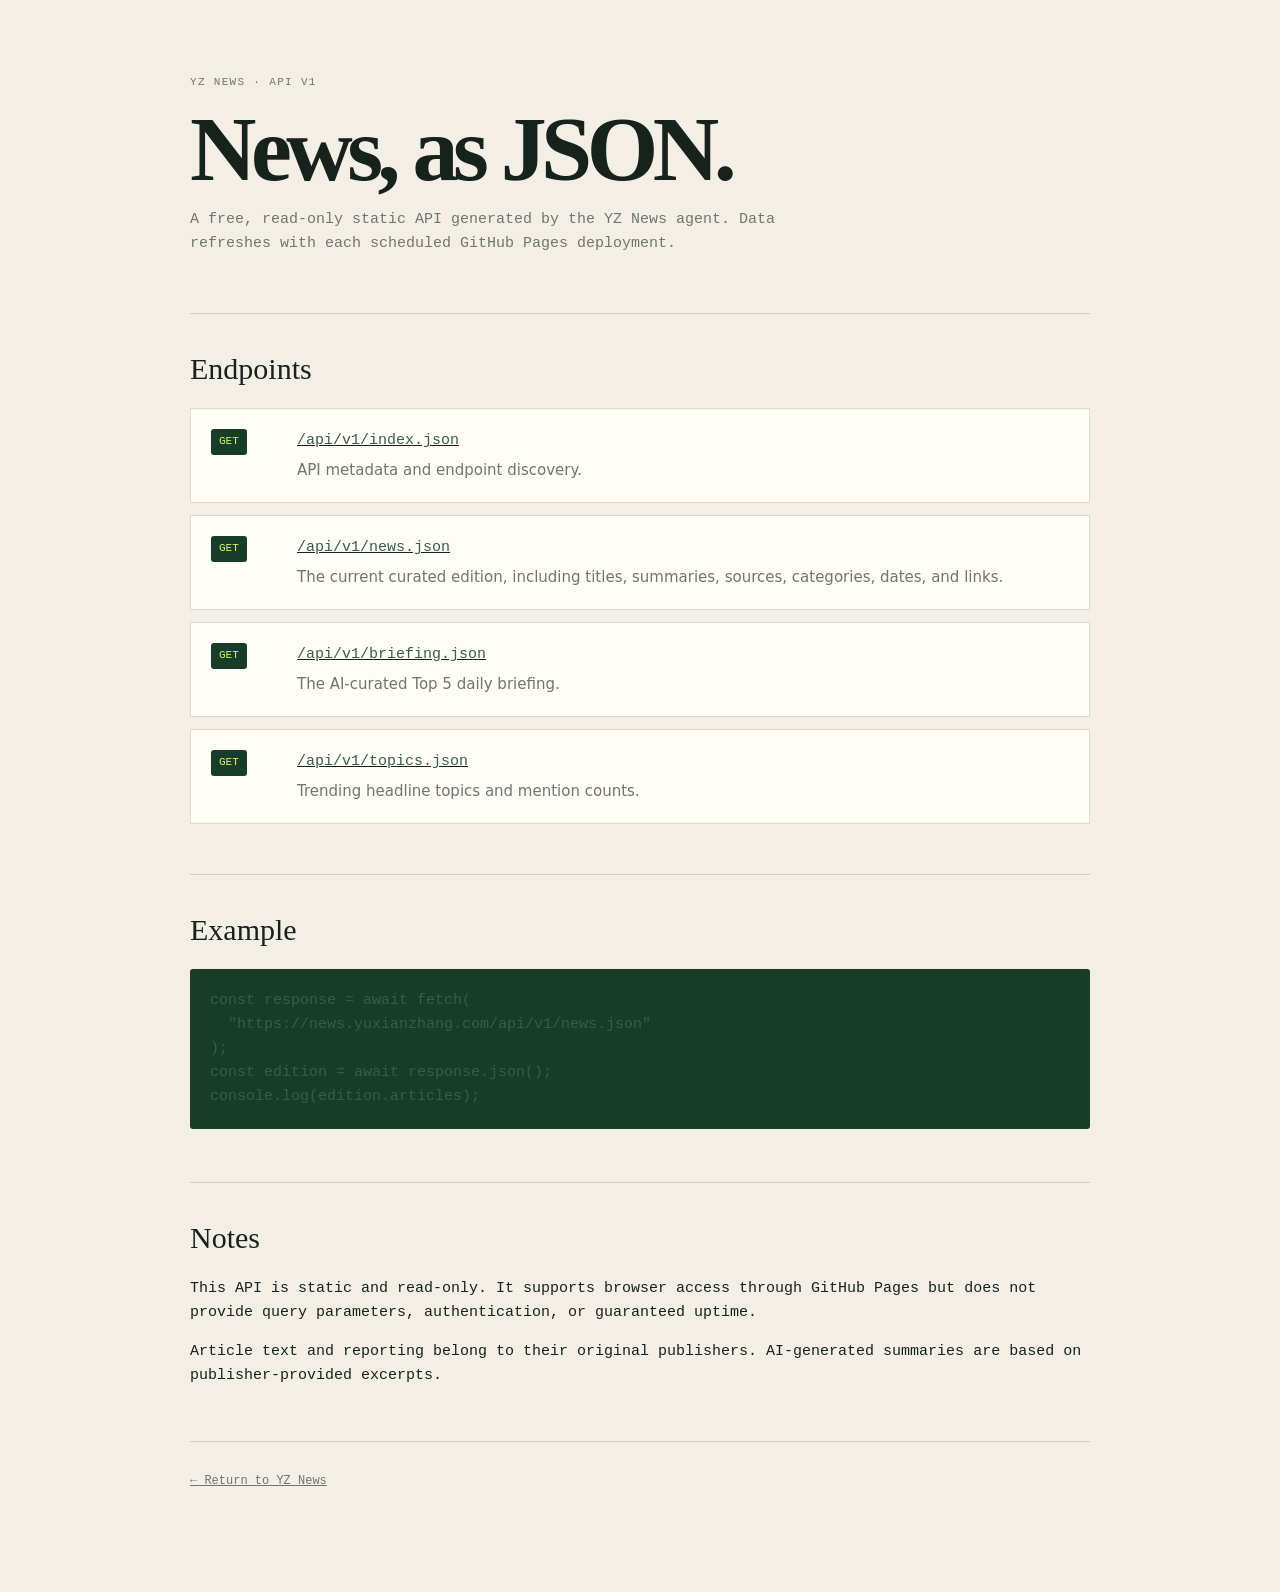
==== public/api/index.html @ cee40a66 "Add versioned static news API" ====
<!doctype html>
<html lang="en">
<head>
  <meta charset="utf-8">
  <meta name="viewport" content="width=device-width, initial-scale=1">
  <title>YZ News API</title>
  <style>
    :root { color-scheme: light; --paper:#f3efe6; --ink:#17221c; --green:#173d2a; --acid:#d8f26a; --muted:#6f766f; --line:rgba(23,34,28,.16); }
    * { box-sizing: border-box; }
    body { margin:0; color:var(--ink); background:var(--paper); font:15px/1.6 ui-monospace, SFMono-Regular, Menlo, monospace; }
    main { width:min(900px, calc(100% - 40px)); margin:auto; padding:70px 0 100px; }
    header { padding-bottom:42px; border-bottom:1px solid var(--line); }
    .label { color:var(--muted); font-size:11px; letter-spacing:.12em; text-transform:uppercase; }
    h1 { margin:12px 0; font:600 clamp(48px,9vw,92px)/.95 Georgia,serif; letter-spacing:-.06em; }
    header p { max-width:650px; color:var(--muted); }
    section { padding:38px 0; border-bottom:1px solid var(--line); }
    h2 { margin:0 0 22px; font:500 30px Georgia,serif; }
    .endpoint { display:grid; grid-template-columns:70px 1fr; gap:16px; align-items:start; padding:20px; margin:12px 0; border:1px solid var(--line); background:#fffdf8; }
    .method { width:max-content; padding:4px 8px; color:var(--acid); background:var(--green); border-radius:3px; font-size:11px; }
    code { color:#365e43; overflow-wrap:anywhere; }
    .endpoint p { margin:5px 0 0; color:var(--muted); font-family:system-ui,sans-serif; }
    a { color:inherit; }
    pre { overflow:auto; padding:20px; color:#eaf0e9; background:var(--green); border-radius:3px; }
    footer { padding-top:30px; color:var(--muted); font-size:12px; }
    @media (max-width:560px) { .endpoint { grid-template-columns:1fr; } }
  </style>
</head>
<body>
  <main>
    <header>
      <span class="label">YZ News · API v1</span>
      <h1>News, as JSON.</h1>
      <p>A free, read-only static API generated by the YZ News agent. Data refreshes with each scheduled GitHub Pages deployment.</p>
    </header>

    <section>
      <h2>Endpoints</h2>
      <div class="endpoint">
        <span class="method">GET</span>
        <div><a href="/api/v1/index.json"><code>/api/v1/index.json</code></a><p>API metadata and endpoint discovery.</p></div>
      </div>
      <div class="endpoint">
        <span class="method">GET</span>
        <div><a href="/api/v1/news.json"><code>/api/v1/news.json</code></a><p>The current curated edition, including titles, summaries, sources, categories, dates, and links.</p></div>
      </div>
      <div class="endpoint">
        <span class="method">GET</span>
        <div><a href="/api/v1/briefing.json"><code>/api/v1/briefing.json</code></a><p>The AI-curated Top 5 daily briefing.</p></div>
      </div>
      <div class="endpoint">
        <span class="method">GET</span>
        <div><a href="/api/v1/topics.json"><code>/api/v1/topics.json</code></a><p>Trending headline topics and mention counts.</p></div>
      </div>
    </section>

    <section>
      <h2>Example</h2>
      <pre><code>const response = await fetch(
  "https://news.yuxianzhang.com/api/v1/news.json"
);
const edition = await response.json();
console.log(edition.articles);</code></pre>
    </section>

    <section>
      <h2>Notes</h2>
      <p>This API is static and read-only. It supports browser access through GitHub Pages but does not provide query parameters, authentication, or guaranteed uptime.</p>
      <p>Article text and reporting belong to their original publishers. AI-generated summaries are based on publisher-provided excerpts.</p>
    </section>

    <footer><a href="/">← Return to YZ News</a></footer>
  </main>
</body>
</html>
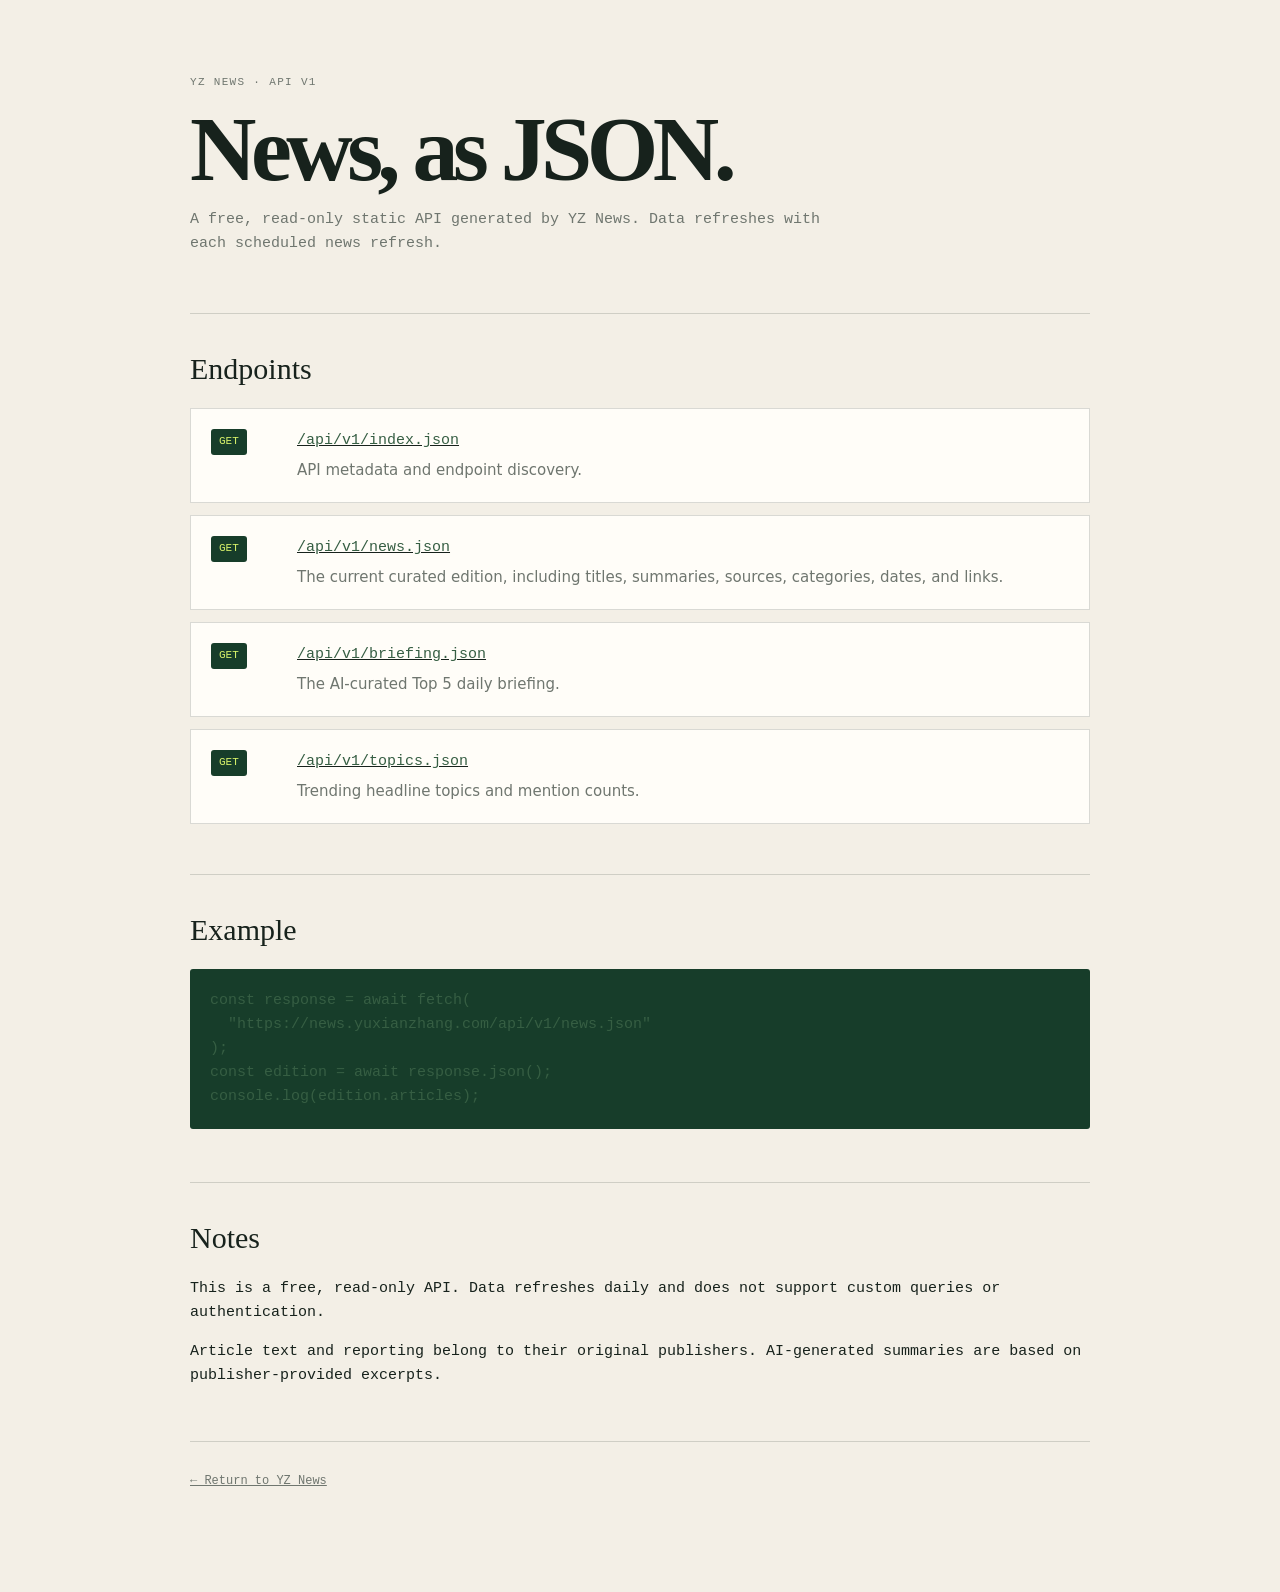
==== commit d75cfd6f: "Refine API documentation copy" ====
--- a/public/api/index.html
+++ b/public/api/index.html
@@ -30,7 +30,7 @@
     <header>
       <span class="label">YZ News · API v1</span>
       <h1>News, as JSON.</h1>
-      <p>A free, read-only static API generated by the YZ News agent. Data refreshes with each scheduled GitHub Pages deployment.</p>
+      <p>A free, read-only static API generated by YZ News. Data refreshes with each scheduled news refresh.</p>
     </header>
 
     <section>
@@ -64,7 +64,7 @@
 
     <section>
       <h2>Notes</h2>
-      <p>This API is static and read-only. It supports browser access through GitHub Pages but does not provide query parameters, authentication, or guaranteed uptime.</p>
+      <p>This is a free, read-only API. Data refreshes daily and does not support custom queries or authentication.</p>
       <p>Article text and reporting belong to their original publishers. AI-generated summaries are based on publisher-provided excerpts.</p>
     </section>
 
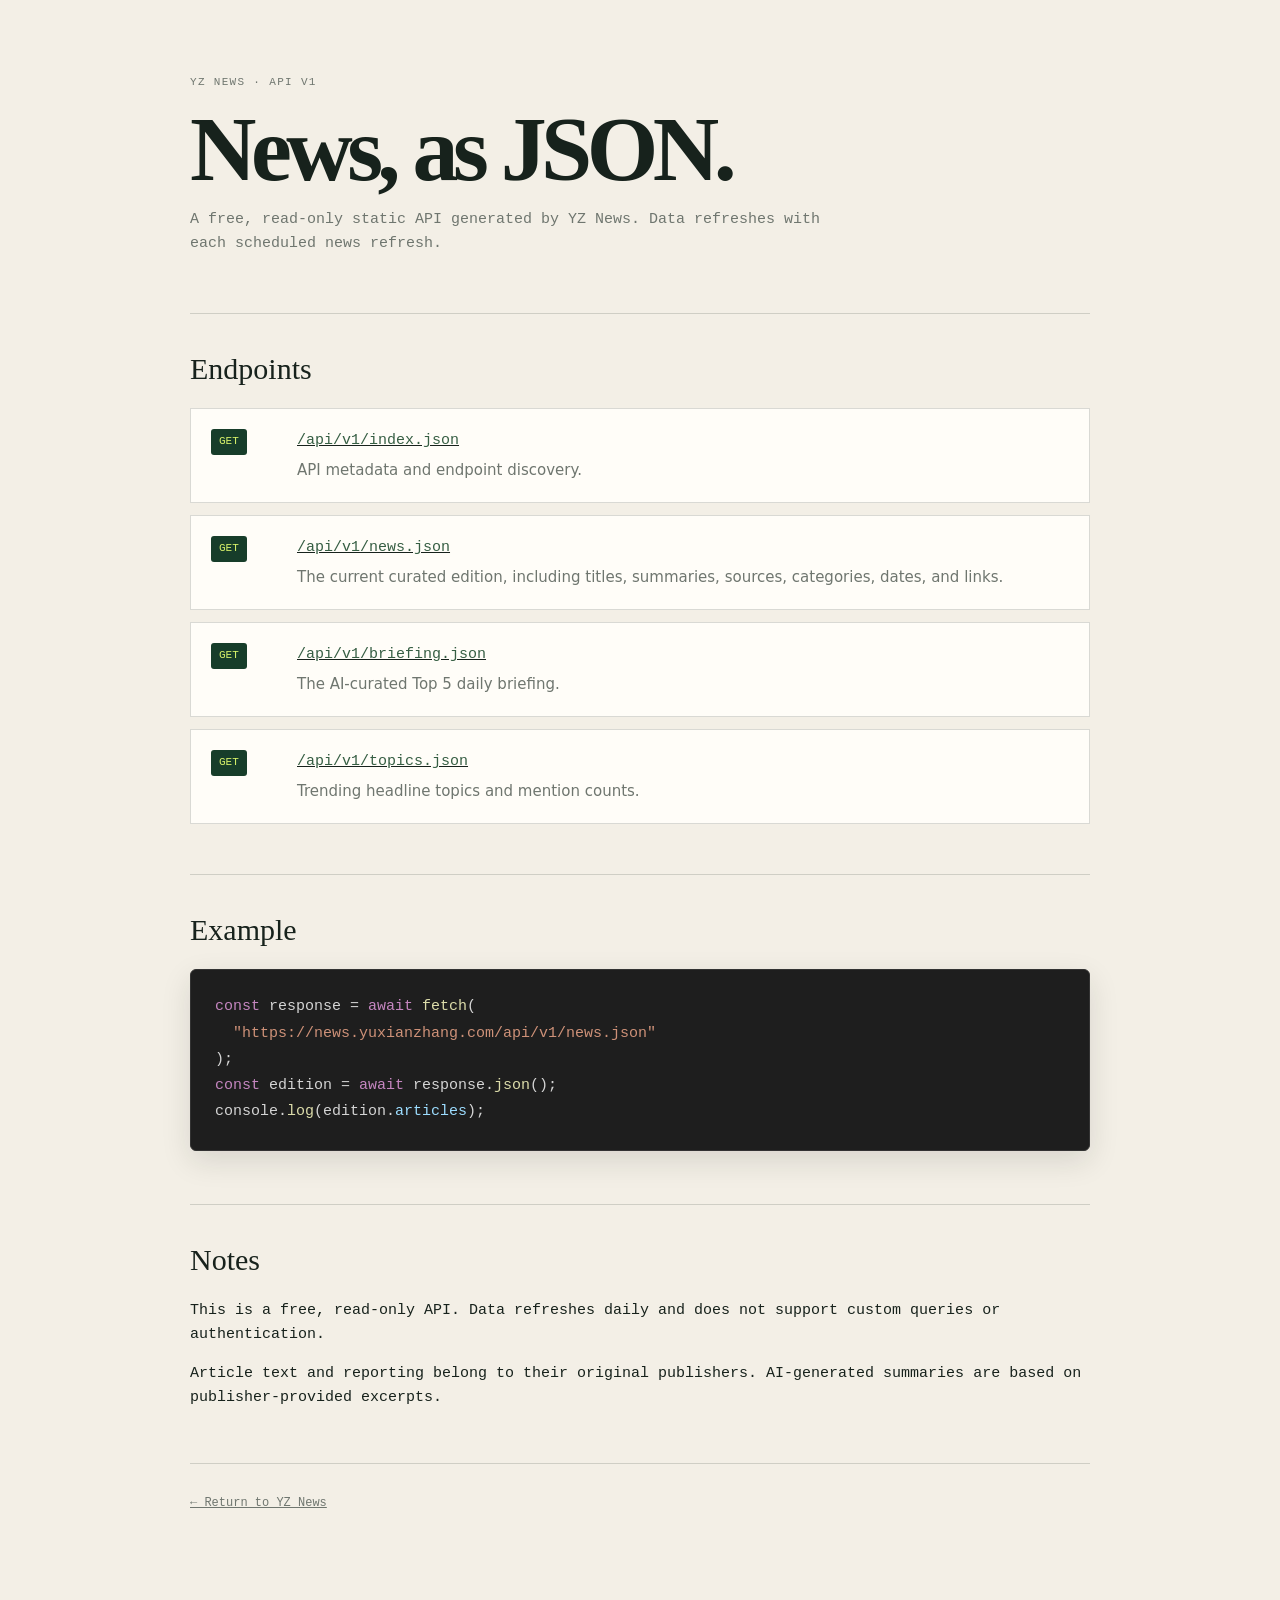
==== commit bce441be: "Improve API code example styling" ====
--- a/public/api/index.html
+++ b/public/api/index.html
@@ -20,7 +20,12 @@
     code { color:#365e43; overflow-wrap:anywhere; }
     .endpoint p { margin:5px 0 0; color:var(--muted); font-family:system-ui,sans-serif; }
     a { color:inherit; }
-    pre { overflow:auto; padding:20px; color:#eaf0e9; background:var(--green); border-radius:3px; }
+    pre { overflow:auto; padding:24px; color:#d4d4d4; background:#1e1e1e; border:1px solid #333; border-radius:6px; box-shadow:0 10px 30px rgba(23,34,28,.12); line-height:1.75; }
+    pre code { color:inherit; }
+    .code-keyword { color:#c586c0; }
+    .code-function { color:#dcdcaa; }
+    .code-string { color:#ce9178; }
+    .code-property { color:#9cdcfe; }
     footer { padding-top:30px; color:var(--muted); font-size:12px; }
     @media (max-width:560px) { .endpoint { grid-template-columns:1fr; } }
   </style>
@@ -55,11 +60,11 @@
 
     <section>
       <h2>Example</h2>
-      <pre><code>const response = await fetch(
-  "https://news.yuxianzhang.com/api/v1/news.json"
+      <pre><code><span class="code-keyword">const</span> response = <span class="code-keyword">await</span> <span class="code-function">fetch</span>(
+  <span class="code-string">"https://news.yuxianzhang.com/api/v1/news.json"</span>
 );
-const edition = await response.json();
-console.log(edition.articles);</code></pre>
+<span class="code-keyword">const</span> edition = <span class="code-keyword">await</span> response.<span class="code-function">json</span>();
+console.<span class="code-function">log</span>(edition.<span class="code-property">articles</span>);</code></pre>
     </section>
 
     <section>
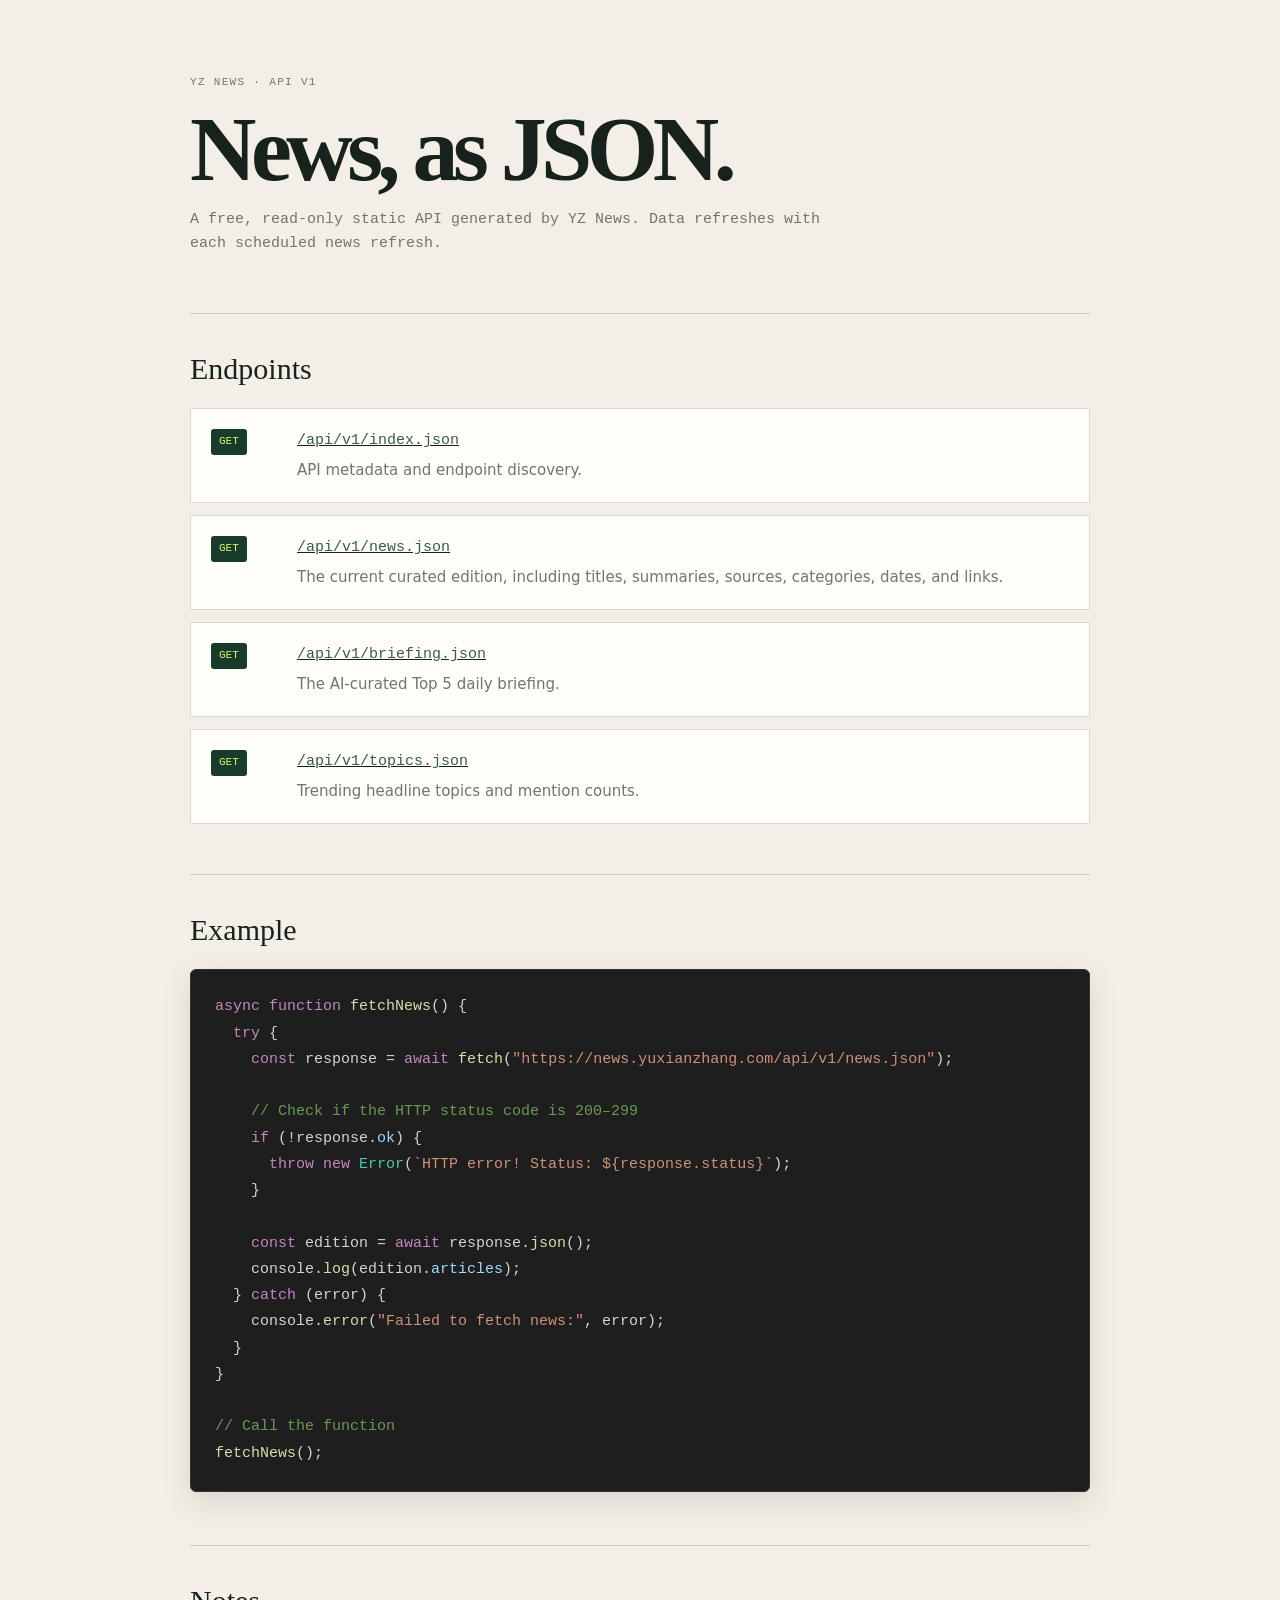
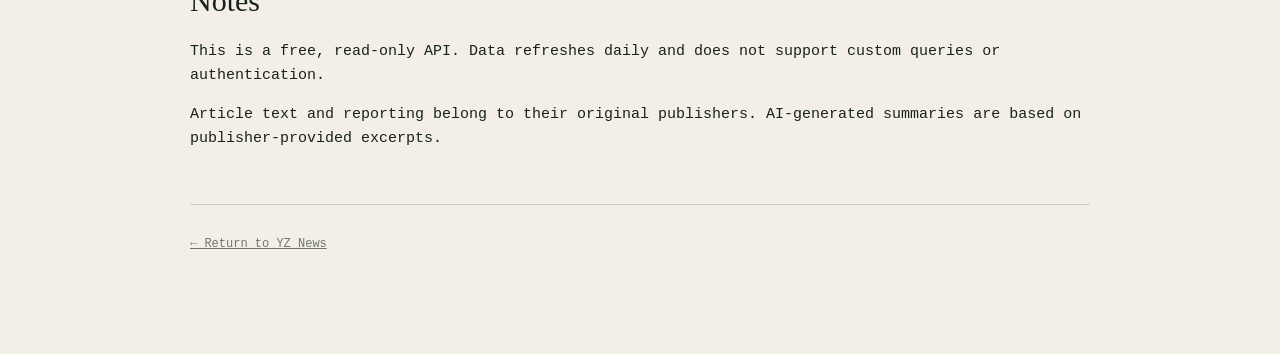
==== commit 3add6028: "Expand API fetch example" ====
--- a/public/api/index.html
+++ b/public/api/index.html
@@ -26,6 +26,8 @@
     .code-function { color:#dcdcaa; }
     .code-string { color:#ce9178; }
     .code-property { color:#9cdcfe; }
+    .code-comment { color:#6a9955; }
+    .code-type { color:#4ec9b0; }
     footer { padding-top:30px; color:var(--muted); font-size:12px; }
     @media (max-width:560px) { .endpoint { grid-template-columns:1fr; } }
   </style>
@@ -60,11 +62,24 @@
 
     <section>
       <h2>Example</h2>
-      <pre><code><span class="code-keyword">const</span> response = <span class="code-keyword">await</span> <span class="code-function">fetch</span>(
-  <span class="code-string">"https://news.yuxianzhang.com/api/v1/news.json"</span>
-);
-<span class="code-keyword">const</span> edition = <span class="code-keyword">await</span> response.<span class="code-function">json</span>();
-console.<span class="code-function">log</span>(edition.<span class="code-property">articles</span>);</code></pre>
+      <pre><code><span class="code-keyword">async function</span> <span class="code-function">fetchNews</span>() {
+  <span class="code-keyword">try</span> {
+    <span class="code-keyword">const</span> response = <span class="code-keyword">await</span> <span class="code-function">fetch</span>(<span class="code-string">"https://news.yuxianzhang.com/api/v1/news.json"</span>);
+
+    <span class="code-comment">// Check if the HTTP status code is 200–299</span>
+    <span class="code-keyword">if</span> (!response.<span class="code-property">ok</span>) {
+      <span class="code-keyword">throw new</span> <span class="code-type">Error</span>(<span class="code-string">`HTTP error! Status: ${response.status}`</span>);
+    }
+
+    <span class="code-keyword">const</span> edition = <span class="code-keyword">await</span> response.<span class="code-function">json</span>();
+    console.<span class="code-function">log</span>(edition.<span class="code-property">articles</span>);
+  } <span class="code-keyword">catch</span> (error) {
+    console.<span class="code-function">error</span>(<span class="code-string">"Failed to fetch news:"</span>, error);
+  }
+}
+
+<span class="code-comment">// Call the function</span>
+<span class="code-function">fetchNews</span>();</code></pre>
     </section>
 
     <section>
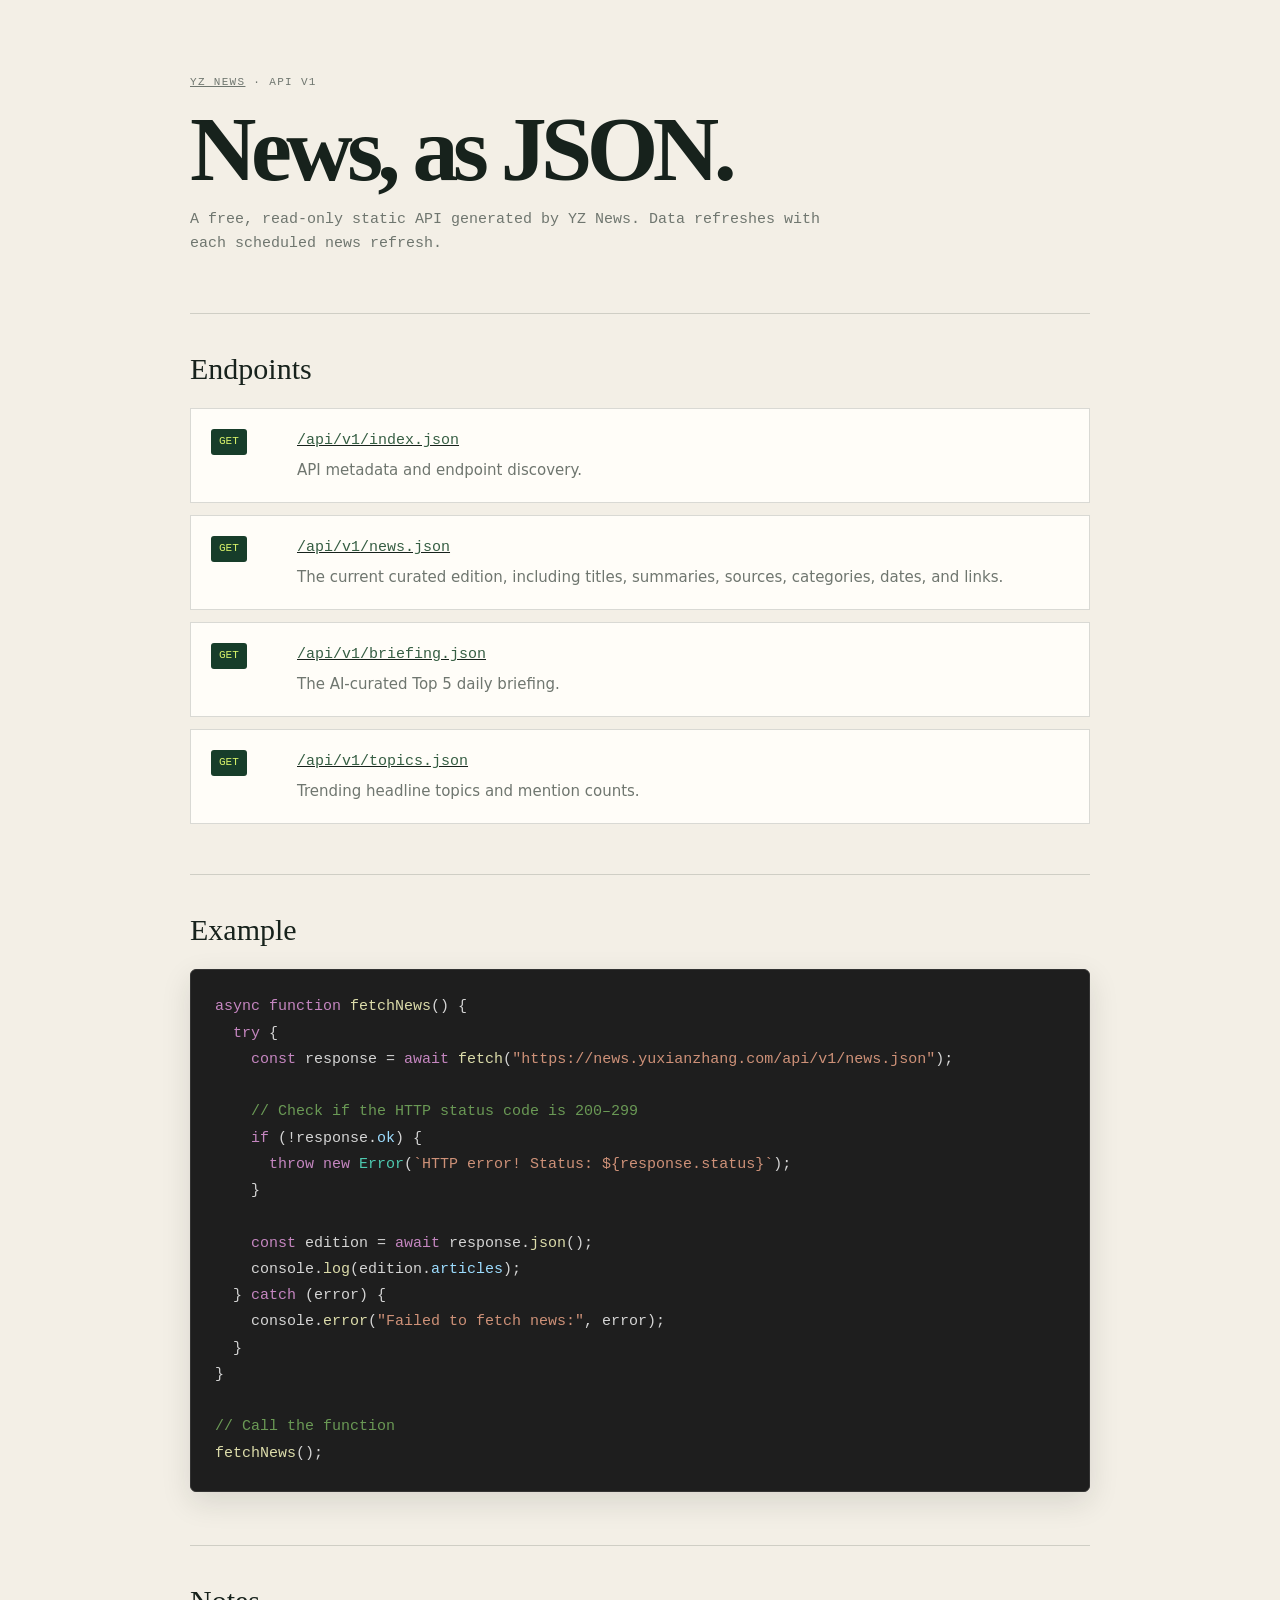
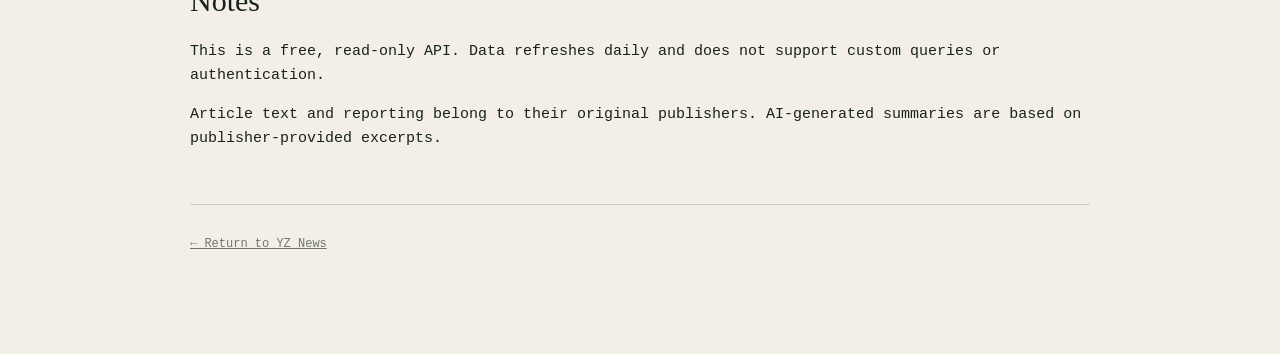
==== commit b9270284: "Link API branding to YZ News" ====
--- a/public/api/index.html
+++ b/public/api/index.html
@@ -35,7 +35,7 @@
 <body>
   <main>
     <header>
-      <span class="label">YZ News · API v1</span>
+      <span class="label"><a href="https://news.yuxianzhang.com">YZ News</a> · API v1</span>
       <h1>News, as JSON.</h1>
       <p>A free, read-only static API generated by YZ News. Data refreshes with each scheduled news refresh.</p>
     </header>
